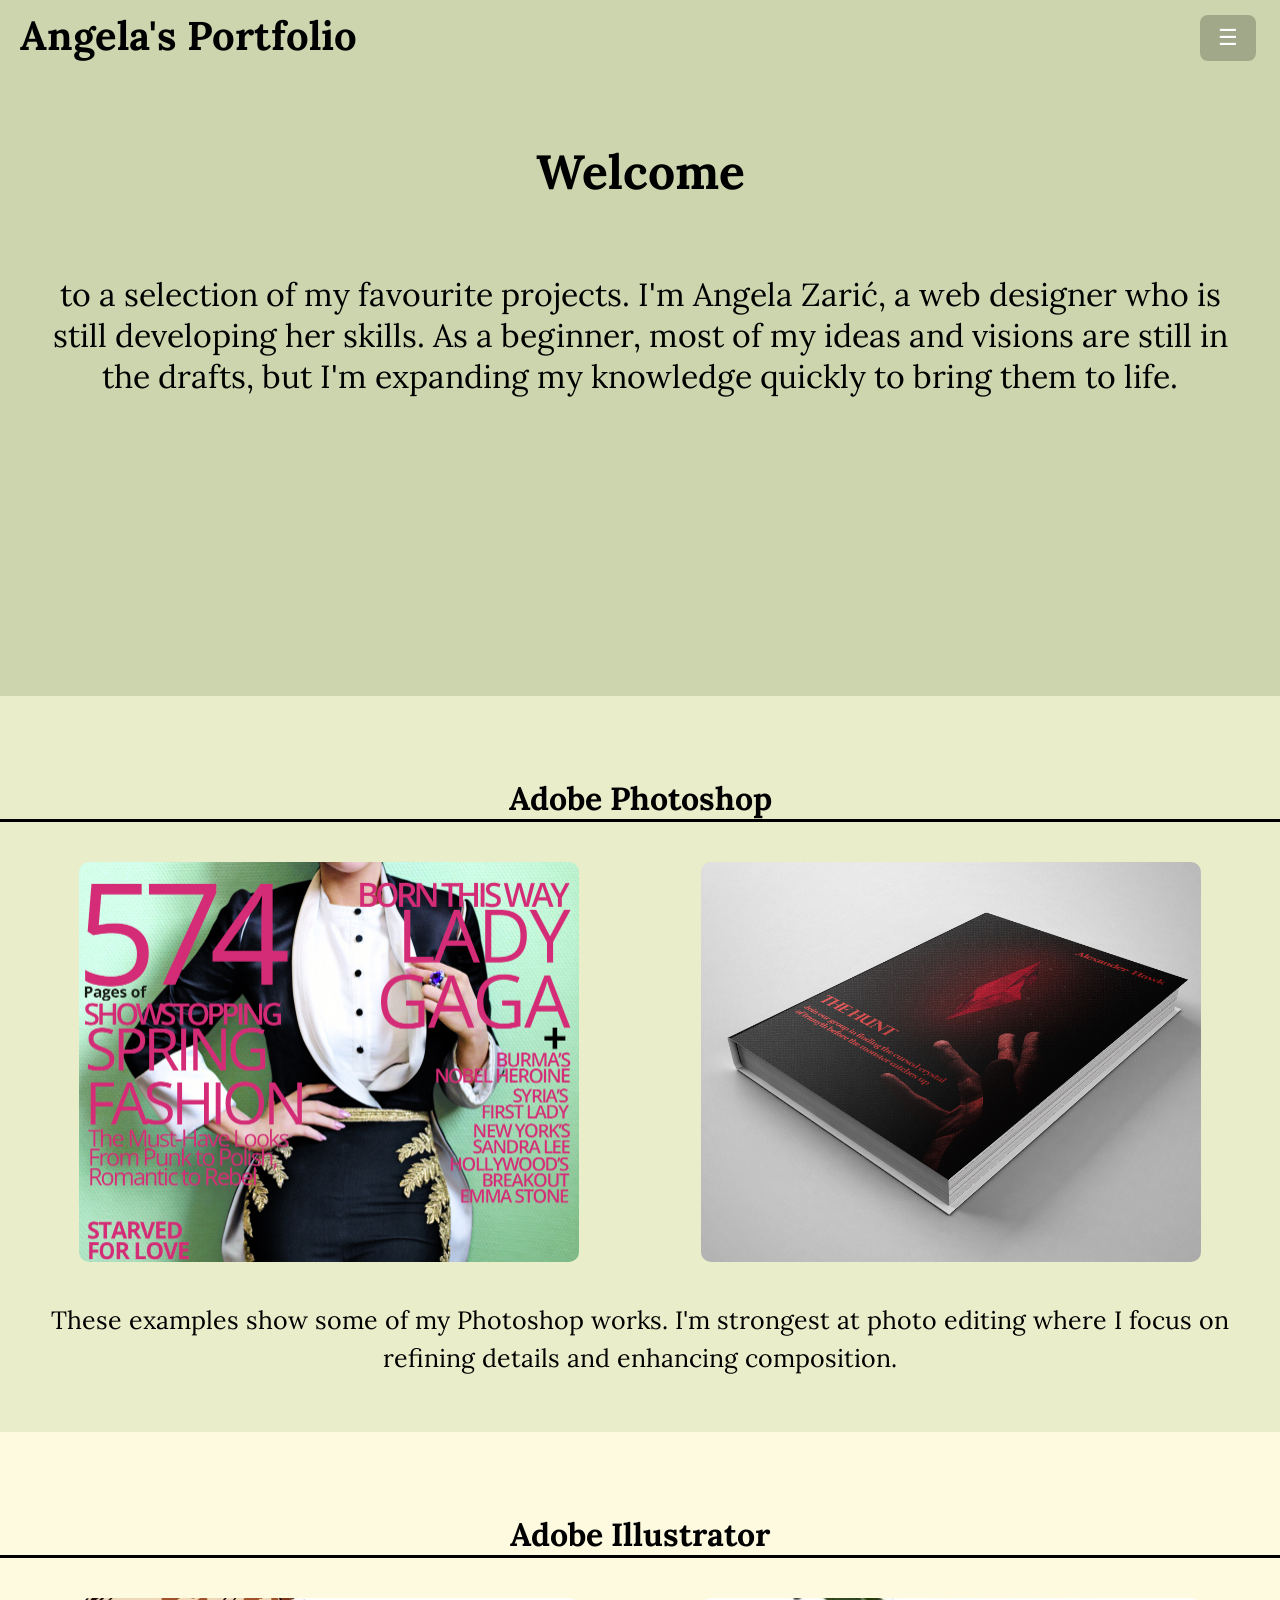
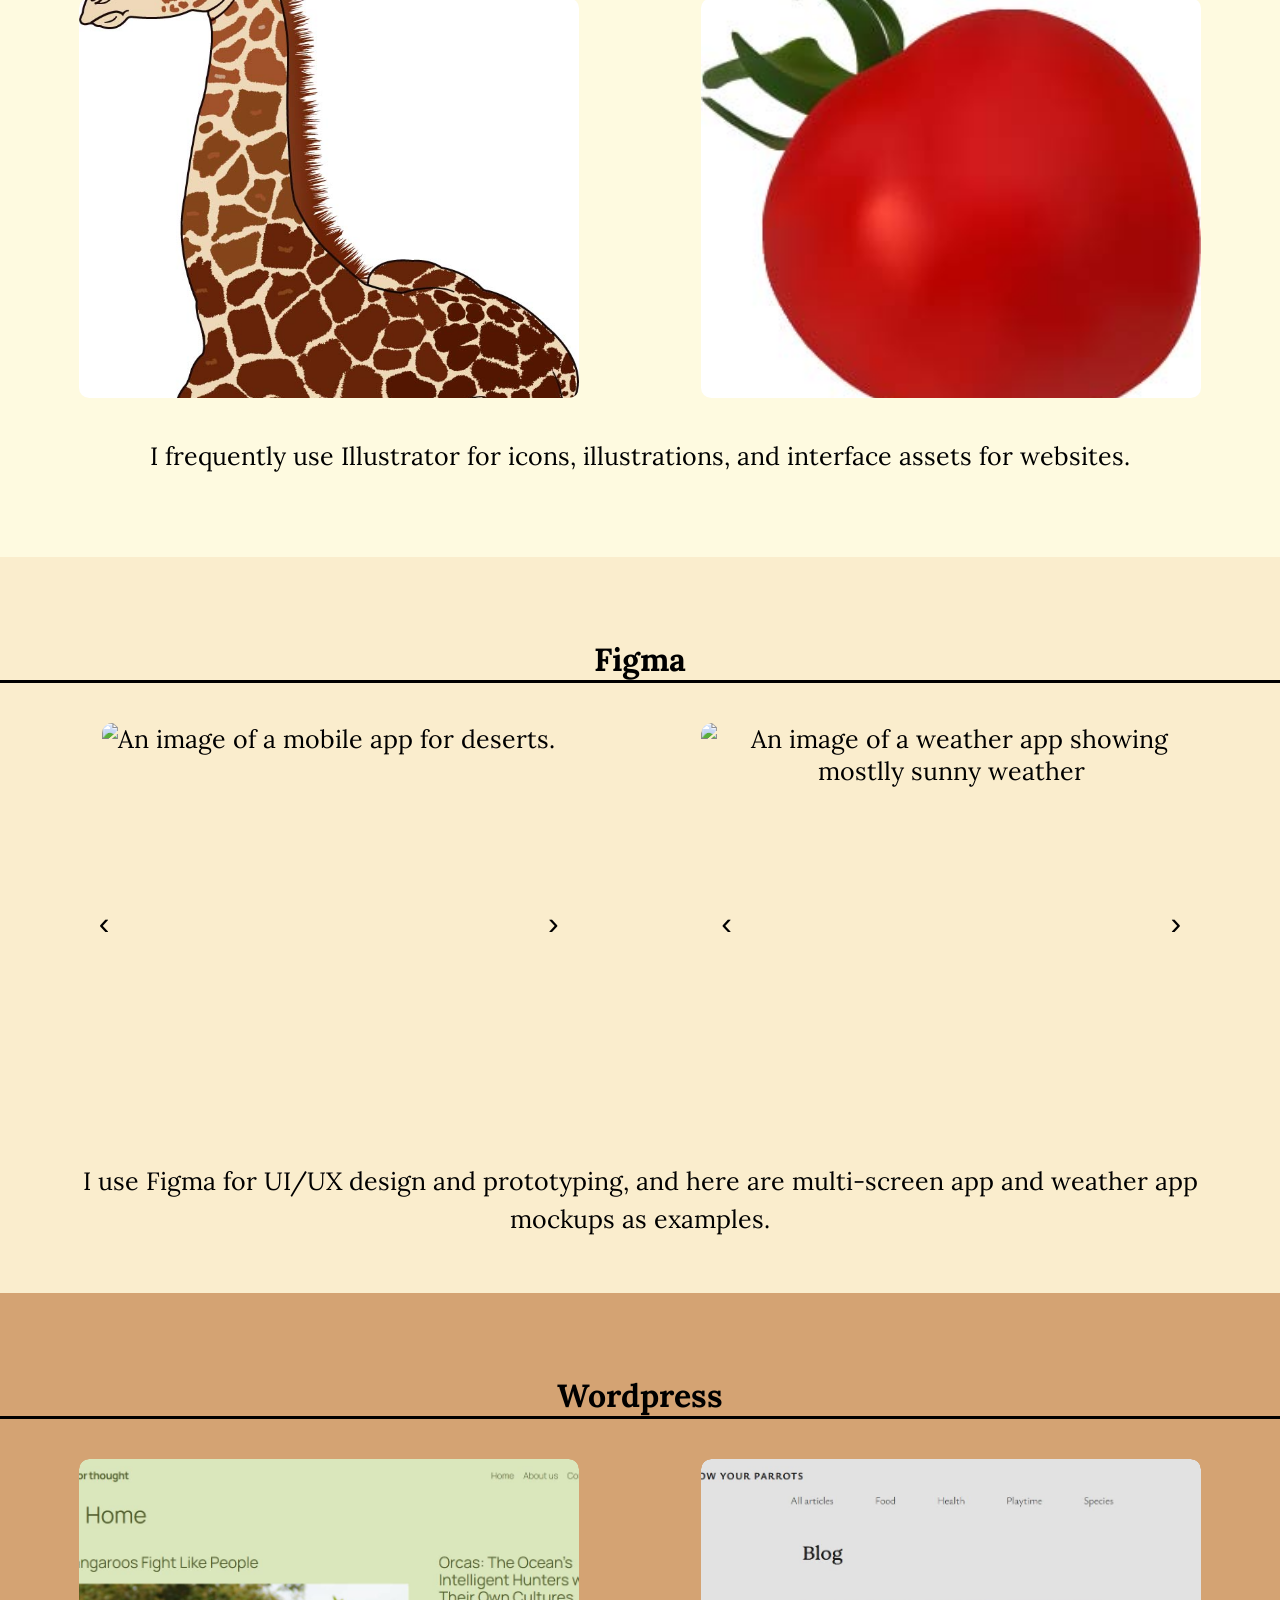
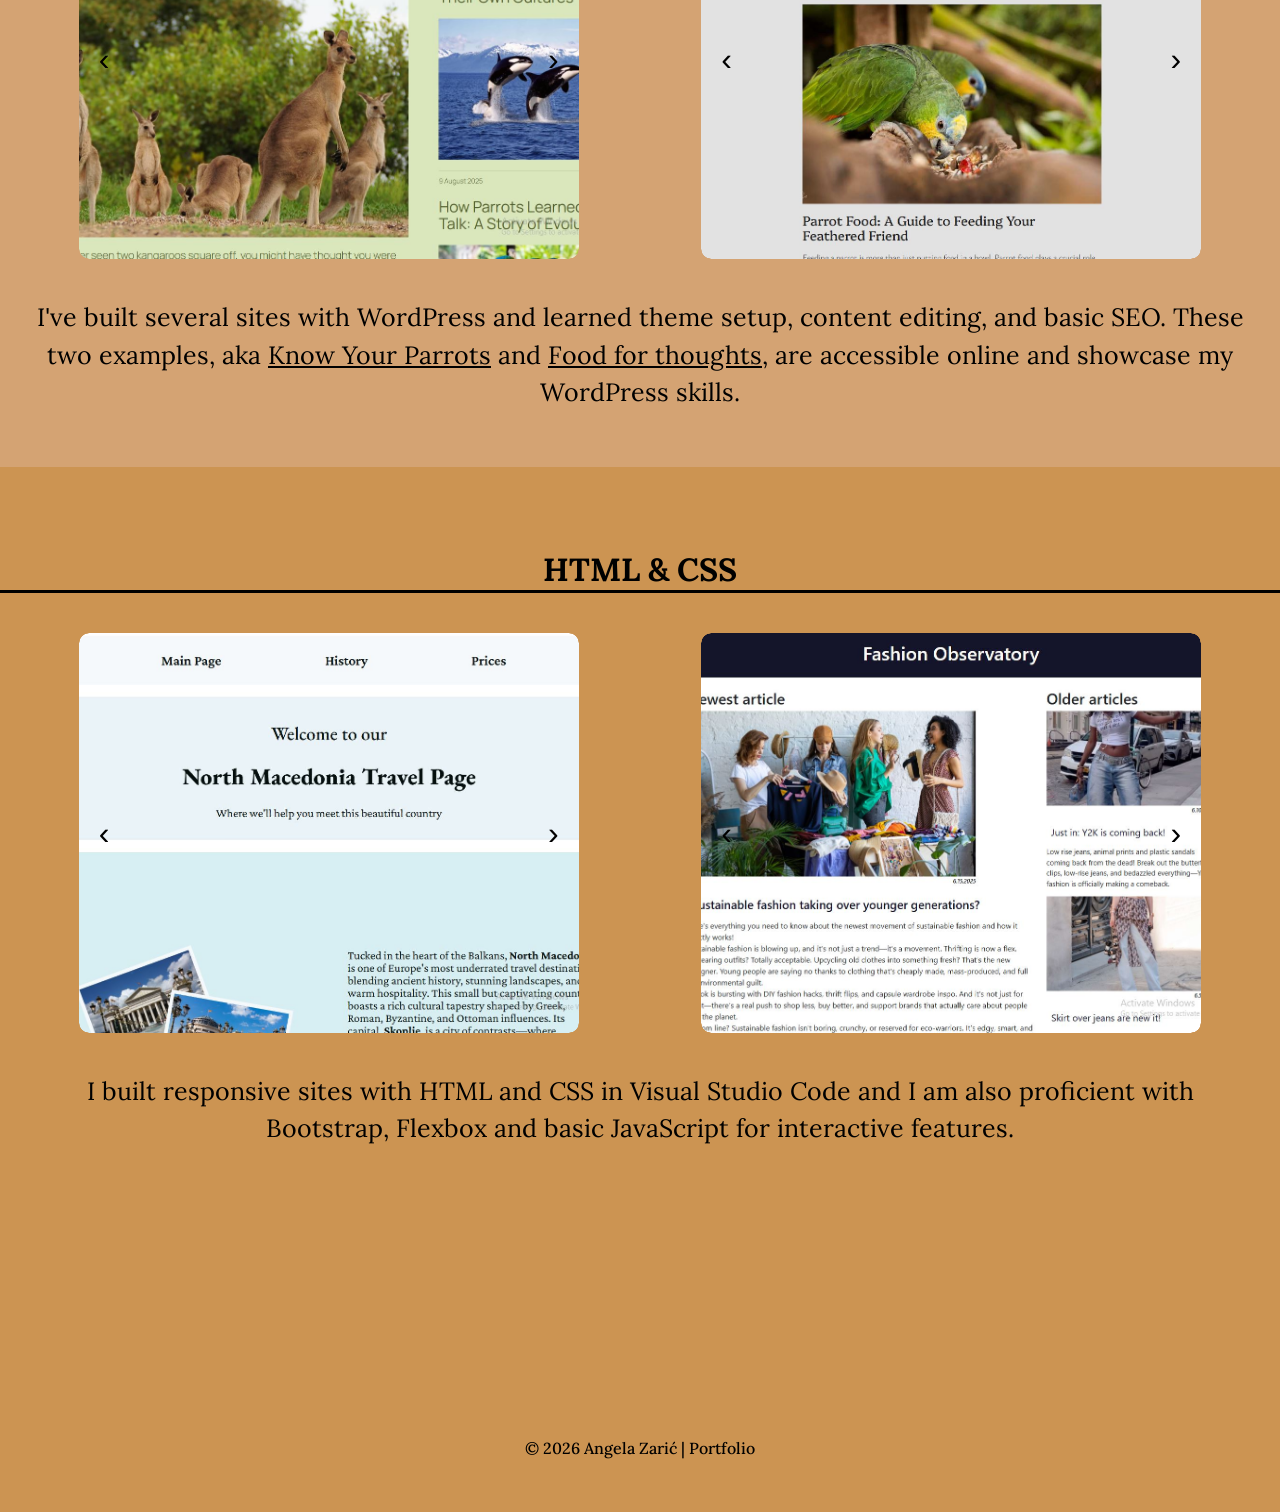
==== index.html @ 157e0830 "Updated index.html" ====
<!DOCTYPE html>
<html lang="en">
    <head>
        <meta charset="UTF-8">
        <meta description="A little portfolio that showcases everything I have done over the year in IT Academy.">
        <meta name = "viewport" content="width=device-width, initial-scale=1.0">
        <link rel="stylesheet" href="stylesheet.css">
        <link href="https://fonts.googleapis.com/css2?family=Crimson+Pro:ital,wght@0,200..900;1,200..900&family=EB+Garamond:ital,wght@0,400..800;1,400..800&family=Lora:ital,wght@0,400..700;1,400..700&family=Neuton:ital,wght@0,200;0,300;0,400;0,700;0,800;1,400&display=swap" rel="stylesheet">
    </head>
    <body>
        <header>
            <h1>Angela's Portfolio</h1>
            <nav class="dropdown-nav">
                <button class="dropdown-toggle">&#9776;</button>
                <ul class="dropdown-menu">
                    <li><a href="#sec-1">Adobe Photoshop</a></li>
                    <li><a href="#sec-2">Adobe Illustrator</a></li>
                    <li><a href="#sec-3">Figma</a></li>
                    <li><a href="#sec-4">Wordpress</a></li>
                    <li><a href="#sec-5">HTML & CSS</a></li>
                </ul>
            </nav>
        </header>
        <section class="welcome">
            <h2>Welcome</h2>
            <p id="welcome-text">to a selection of my favourite projects. I'm Angela Zarić, a web designer who is still developing her skills. As a beginner, most of my ideas and visions are still in the drafts, but I'm expanding my knowledge quickly to bring them to life.</p>
        </section>
        <section class="spacer"></section>
        <section id="sec-1">
            <div class="row">
                <h3 class="title">Adobe Photoshop</h3>
                <div class="elements-for-grid">
                    <div class="image-container">
                        <img class="image-one" src="images/w1738073045_Modul_7_T_64799.jpg" alt="A front page of a magazine featuring Lady Gaga">
                        <a href="images/w1738073045_Modul_7_T_64799.jpg" class="see-more" target="_blank">See more</a>
                    </div>
                <p class="text">These examples show some of my Photoshop works. I'm strongest at photo editing where I focus on refining details and enhancing composition.</p>
                <div class="image-container">
                    <img class="image-two" src="images/w1738240936_Book_final_64799.jpg" alt="A book with black cover resting on a white surface">
                    <a href="images/w1738240936_Book_final_64799.jpg" class="see-more" target="_blank">See more</a>
                </div>
                </div>
            </div>
            </section>
            <section id="sec-2">
            <div class="row">
                <h3 class="title">Adobe Illustrator</h3>
                <div class="elements-for-grid">
                    <div class="image-container">
                        <img class="image-one" src="images/w1743006073_AI_modul_6_64799.jpg" alt="A drawn image of a giraffe made in AI">
                        <a href="images/w1743006073_AI_modul_6_64799.jpg" class="see-more" target="_blank">See more</a>
                    </div>
                <p class="text">I frequently use Illustrator for icons, illustrations, and interface assets for websites.</p>
                <div class="image-container">
                    <img class="image-two" id="the-hunt" src="images/w1743006032_AI_modul_5_64799.jpg" alt="A 3D looking drawing of a tomato">
                    <a href="images/w1743006032_AI_modul_5_64799.jpg" class="see-more" target="_blank">See more</a>
                </div>
                </div>
            </div>
            </section>
            <section id="sec-3">
            <div class="row">
                <h3 class="title">Figma</h3>
                <div class="elements-for-grid">
                    <div class="image-container carousel-container">
                        <button class="prev">‹</button>
                        <ul class="carousel image-one">
                            <li>
                                <div class="image-card">
                                    <img src="images/main page.jpg"  alt="An image of a mobile app for deserts.">
                                <a href="images/main page.jpg" class="see-more" target="_blank">See more</a>
                                </div>
                            </li>
                            <li>
                                <div class="image-card">
                                    <img src="images/products.jpg"  alt="An image of a mobile app for deserts.">
                                <a href="images/products.jpg" class="see-more" target="_blank">See more</a>
                                </div>
                            </li>
                            <li>
                                <div class="image-card">
                                    <img src="images/products filter.jpg"  alt="An image of a mobile app for deserts.">
                                <a href="images/products filter.jpg" class="see-more" target="_blank">See more</a>
                                </div>
                            </li>
                            <li>
                                <div class="image-card">
                                    <img src="images/more information.jpg"  alt="An image of a mobile app for deserts.">
                                <a href="images/more information.jpg" class="see-more" target="_blank">See more</a>
                                </div>
                            </li>
                            <li>
                                <div class="image-card">
                                    <img src="images/contact.jpg"  alt="An image of a mobile app for deserts.">
                                    <a href="images/contact.jpg" class="see-more" target="_blank">See more</a>
                                </div>
                            </li>
                          </ul>
                          <button class="next">›</button>
                    </div>
                <p class="text">I use Figma for UI/UX design and prototyping, and here are multi-screen app and weather app mockups as examples.</p>
                <div class="image-container">
                    <div class="image-container carousel-container">
                        <button class="prev">‹</button>
                        <ul class="carousel image-two">
                            <li>
                                <div class="image-card">
                                    <img src="images/Sunny.jpg"  alt="An image of a weather app showing mostlly sunny weather">
                                <a href="images/Sunny.jpg" class="see-more" target="_blank">See more</a>
                                </div>
                            </li>
                            <li>
                                <div class="image-card">
                                    <img src="images/Mostly sunny.jpg"  alt="An image of a weather app showing mostlly sunny weather">
                                <a href="images/Mostly sunny.jpg" class="see-more" target="_blank">See more</a>
                                </div>
                            </li>
                            <li>
                                <div class="image-card">
                                    <img src="images/Partly cloudy.jpg"  alt="An image of a weather app showing partly cloudy weather">
                                    <a href="images/Partly cloudy.jpg" class="see-more" target="_blank">See more</a>
                                </div>                               
                            </li>
                            <li>
                                <div class="image-card">
                                    <img src="images/Light rain.jpg" alt="An image of a weather app showing light rain">
                                <a href="images/Light rain.jpg" class="see-more" target="_blank">See more</a>
                                </div>
                            </li>
                            <li>
                                <div class="image-card">
                                    <img src="images/Cloudy.jpg"  alt="An image of a weather app showing cloudy weather">
                                    <a href="images/Cloudy.jpg" class="see-more" target="_blank">See more</a>
                                </div>
                            </li>
                            <li>
                                <div class="image-card">
                                    <img src="images/Rain.jpg"  alt="An image of a weather app showing rainy weather">
                                    <a href="images/Rain.jpg" class="see-more" target="_blank">See more</a>
                                </div>  
                            </li>
                            <li>
                                <div class="image-card">
                                    <img src="images/Thunderstorm.jpg"  alt="An image of a weather app showing thunderstorm"> 
                                    <a href="images/Thunderstorm.jpg" class="see-more" target="_blank">See more</a>
                                </div>
                            </li>
                            <li>
                                <div class="image-card">
                                    <img src="images/Snow.jpg"  alt="An image of a weather app showing snowy weather">
                                <a href="images/Snow.jpg" class="see-more" target="_blank">See more</a>
                                </div>
                            </li>
                            <li>
                                <div class="image-card">
                                    <img src="images/Light snow.jpg"  alt="An image of a weather app showing light snow">
                                <a href="images/Light snow.jpg" class="see-more" target="_blank">See more</a>
                                </div> 
                            </li>
                          </ul>
                          <button class="next">›</button>
                    </div>
                </div>
                </div>
            </div>
            </section>
            <section id="sec-4">
            <div class="row">
                <h3 class="title">Wordpress</h3>
                <div class="elements-for-grid">
                    <div class="image-container carousel-container">
                        <button class="prev">‹</button>
                        <ul class="carousel ">
                            <li>
                                <div class="image-card">
                                    <img src="images/wp main.JPG" alt="An image showing a website made in Wordpress">
                                <a href="images/wp main.JPG" class="see-more" target="_blank">See more</a>
                                </div>
                            </li>
                            <li>
                                <div class="image-card">
                                    <img src="images/wp about.JPG" alt="An image showing a website made in Wordpress">
                                <a href="images/wp about.JPG" class="see-more" target="_blank">See more</a>
                                </div>
                            </li>
                            <li>
                                <div class="image-card">
                                    <img src="images/wp article.JPG" alt="An image showing a website made in Wordpress">
                                <a href="images/wp article.JPG" class="see-more" target="_blank">See more</a>
                                </div>
                            </li>
                            <li>
                                <div class="image-card">
                                    <img src="images/wp footer.JPG" alt="An image showing a website made in Wordpress">
                                <a href="images/wp footer.JPG" class="see-more" target="_blank">See more</a>
                                </div>
                            </li>
                            <li>
                                <div class="image-card">
                                    <img src="images/wp contribute.JPG" alt="An image showing a website made in Wordpress">
                                <a href="images/wp contribute.JPG" class="see-more" target="_blank">See more</a>
                                </div>
                            </li>
                          </ul>
                          <button class="next">›</button>
                    </div>
                    <p class="text">I've built several sites with WordPress and learned theme setup, content editing, and basic SEO. These two examples, aka <a href="https://dev-know-your-parrots.pantheonsite.io/">Know Your Parrots</a> and <a href="https://dev-food-for-thoughts.pantheonsite.io/">Food for thoughts</a>, are accessible online and showcase my WordPress skills.</p>
                <div class="image-container">
                    <div class="image-container carousel-container">
                        <button class="prev">‹</button>
                        <ul class="carousel ">
                            <li>
                                <div class="image-card">
                                    <img src="images/wp kyp main.JPG" alt="An image showing a website made in Wordpress">
                                <a href="images/wp kyp main.JPG" class="see-more" target="_blank">See more</a>
                                </div>
                            </li>
                            <li>
                                <div class="image-card">
                                    <img src="images/wp kyp content.JPG" alt="An image showing a website made in Wordpress">
                                <a href="images/wp kyp content.JPG" class="see-more" target="_blank">See more</a>
                                </div>
                            </li>
                            <li>
                                <div class="image-card">
                                    <img src="images/wp kyp footer.JPG" alt="An image showing a website made in Wordpress">
                                <a href="images/wp kyp footer.JPG" class="see-more" target="_blank">See more</a>
                                </div>
                            </li>
                          </ul>
                          <button class="next">›</button>
                    </div>
                </div>
                </div>
            </div>
        </section>
        <section id="sec-5">
            <div class="row">
                <h3 class="title">HTML & CSS</h3>
                <div class="elements-for-grid">
                    <div class="image-container carousel-container">
                        <button class="prev">‹</button>
                        <ul class="carousel ">
                            <li>
                                <div class="image-card">
                                    <img src="images/np main page.JPG" alt="An image showing a website made in Wordpress">
                                <a href="images/np main page.JPG" class="see-more" target="_blank">See more</a>
                                </div>
                            </li>
                            <li>
                                <div class="image-card">
                                    <img src="images/nm history.JPG" alt="An image showing a website made in Wordpress">
                                <a href="images/nm history.JPG" class="see-more" target="_blank">See more</a>
                                </div>
                            </li>
                            <li>
                                <div class="image-card">
                                    <img src="images/nm prices.JPG" alt="An image showing a website made in Wordpress">
                                <a href="images/nm prices.JPG" class="see-more" target="_blank">See more</a>
                                </div>
                            </li>
                            <li>
                                <div class="image-card">
                                    <img src="images/np footer.JPG" alt="An image showing a website made in Wordpress">
                                <a href="images/np footer.JPG" class="see-more" target="_blank">See more</a>
                                </div>
                            </li>
                          </ul>
                          <button class="next">›</button>
                    </div>
                <p class="text">I built responsive sites with HTML and CSS in Visual Studio Code and I am also proficient with Bootstrap, Flexbox and basic JavaScript for interactive features.</p>
                <div class="image-container">
                    <div class="image-container carousel-container">
                        <button class="prev">‹</button>
                        <ul class="carousel ">
                            <li>
                                <div class="image-card">
                                    <img src="images/fashion blog main.JPG" alt="An image showing a website made in Wordpress">
                                <a href="images/fashion blog main.JPG" class="see-more" target="_blank">See more</a>
                                </div>
                            </li>
                            <li>
                                <div class="image-card">
                                    <img src="images/fashion blog article.JPG" alt="An image showing a website made in Wordpress">
                                <a href="images/fashion blog article.JPG" class="see-more" target="_blank">See more</a>
                                </div>
                            </li>
                            <li>
                                <div class="image-card">
                                    <img src="images/fashion blog footer.JPG" alt="An image showing a website made in Wordpress">
                                <a href="images/fashion blog footer.JPG" class="see-more" target="_blank">See more</a>
                                </div>
                            </li>
                          </ul>
                          <button class="next">›</button>
                    </div>
                </div>
                </div>
            </div>
        </section>
        <section id="sec-6">
            <footer>
                <p>© 2026 Angela Zarić | Portfolio</p>
              </footer>
        </section>
        <script src="javascript.js"></script>
    </body>
</html>
---- stylesheet.css ----
html, body {
    margin: 0;
    padding: 0;
    width: 100%;
    box-sizing: border-box;
  }
  

body {
    background-color: #ccd5ae;
    font-family: 'Lora', sans-serif;
    box-sizing: border-box;
    overflow-x: hidden;
}

header {
    display: flex;
    justify-content: space-between;
    align-items: center;
    background-color: #ccd5ae;
    position: sticky;
    top: 0;
    left: 0;
    width: 100%;
    z-index: 1000;
    padding: 10px 0 0 0;
    box-sizing: border-box;
}

h1 {
    font-size: 40px;
    margin: 0;
    margin-bottom: 5px;
    padding-left: 20px;
    flex: 1;
    text-align: left;
}

.dropdown-nav {
    position: relative;
    margin-right: 24px;
}

.dropdown-toggle {
    background: #a1a88a;
    color: white;
    padding: 10px 18px;
    border: none;
    border-radius: 8px;
    font-size: 22px;
    cursor: pointer;
}

.dropdown-menu {
    display: none;
    position: absolute;
    right: 0;
    top: 48px;
    background: #fefae0;
    box-shadow: 0 8px 16px rgba(0,0,0,0.12);
    border-radius: 8px;
    min-width: 180px;
    padding: 0;
    margin: 0;
    list-style: none;
    z-index: 2000;
}
  
.dropdown-menu li a {
    display: block;
    padding: 12px 18px;
    color: #333;
    text-decoration: none;
    border-bottom: 1px solid #e9edc9;
}
  
.dropdown-menu li a:hover {
    background: #a1a88a;
    color: white;
}
  
.dropdown-nav.open .dropdown-menu {
    display: block;
}

.welcome {
    font-size: 32px;
    padding: 35px;
    height: 100vh;
    text-align: center;
    display: flex;
    flex-direction: column;
    align-items: center;
    justify-content: start;
    position: fixed;
    z-index: 0;
}

a {
    color: black
}

a:hover {
    color: #fffaf5
}

.spacer {
    height: 70vh
}

#sec-1, #sec-2, #sec-3, #sec-4, #sec-5, #sec-6 {
    min-height: 75vh;
    width: 100%;
    position: sticky;
    top: 0;
    left: 0;
    padding-top: 50px;
}

#sec-1 {
    z-index: 10;
    background-color: #e9edc9;
}

#sec-2 {
    z-index: 20;
    background-color: #fefae0;
}

#sec-3 {
    z-index: 30;
    background-color: #faedcd;
}

#sec-4 {
    z-index: 40;
    background-color: #d4a373;
    
}

#sec-5 {
    z-index: 50;
    background-color: #cc9452;
    min-height: 60vh !important;
    height: 95vh !important;
}

#sec-6 {
    z-index: 1500;
    background-color: #cc9452;
    min-height: 5vh !important;
    height: 10vh !important;
    text-align: center;
    font-weight: 500;

}

h3 {
    font-size: 32px;
    text-align: center;
    margin-bottom: 0;
    font-weight: 700;
    border-bottom: 3px solid black ;
    margin-bottom: 20px;
}

.elements-for-grid {
    font-size: 25px;
    text-align: center;
    display: grid;
    grid-template-columns: auto;
    grid-template-areas: 
    "image1 image2"
    "text  text";
    align-items: center;
    justify-items: center;
    gap: 5px;
    padding: 20px;
}

.image-one {
    grid-area: image1;
}

.image-two {
    grid-area: image2;
}


.text {
    grid-area: text;
    line-height: 1.5;
    padding: 10px
}


.image-container {
    position: relative;
    width: 500px;
    height: 400px;
    cursor: pointer;
    overflow: hidden;
    border-radius: 10px;
}

.image-container:hover img {
    transform: scale(1.05); 
}

.see-more {
    position: absolute;
    bottom: 10px;
    left: 50%;
    transform: translateX(-50%);
    background: rgba(212,163,115,0.6);
    color: white;
    padding: 5px 10px;
    text-decoration: none;
    opacity: 0;
    transition: opacity 0.3s ease;
    border-radius: 4px;
}

.image-container:hover .see-more {
    opacity: 1; 
}

img {
    height: 400px;
    width: 500px;
    object-fit: cover !important;
    object-position: center;
    transition: transform 0.3s ease, filter 0.3s ease;
    overflow: hidden;
}

img:hover {
    transform: scale(1.05);
    filter: brightness(70%);
}

ul {
    display: flex;
    gap: 2vw;
    overflow-y: hidden;
    scroll-snap-type: x mandatory;
    padding: 0;
    margin: 0;
}

li {
    list-style-type: none;
    flex: 0 0 auto; 
    scroll-snap-align: center;
}


.carousel-container {
    position: relative;
    width: 500px;
    height: 400px;
    cursor: pointer;
    overflow: hidden;
    border-radius: 10px;
}

.carousel {
    display: flex;
    gap: 10px;
    overflow-x: auto;
    scroll-behavior: smooth;
    padding: 0;
    margin: 0;
    list-style: none;
}

.carousel li {
    flex: 0 0 100%;       
    max-width: 100%;
    height: 100%;
    list-style: none;
  }

button.prev { 
    left: 10px; 
}

button.next { 
    right: 10px; 
}

button.prev, button.next {
    position: absolute;
    top: 50%;
    transform: translateY(-50%);
    z-index: 2;
    background: none;      
    color: black;          
    border: none;         
    font-size: 2rem;      
    cursor: pointer;
    padding: 0 10px;        
}

.image-card {
    position: relative;
    width: 500px;
    height: 400px;
    cursor: pointer;
    overflow: hidden;
    border-radius: 10px;
}

.image-card img {
    width: 100%;
    height: 100%;
    object-fit: cover;
    object-position: center;
    border-radius: 10px;
    transition: transform 0.3s ease, filter 0.3s ease;
}

.image-card:hover img {
    transform: scale(1.05);
    filter: brightness(70%);
}

.image-card .see-more {
    position: absolute;
    bottom: 10px;
    left: 50%;
    transform: translateX(-50%);
    background: rgba(212,163,115,0.6);
    color: white;
    padding: 5px 10px;
    text-decoration: none;
    opacity: 0;
    transition: opacity 0.3s ease;
    border-radius: 4px;
    z-index: 2;
}

.image-card:hover .see-more {
    opacity: 1;
}

@media (min-width: 600px) and (max-width: 1024px) {
.image-container, .image-card, .carousel-container {
    width: 400px;   
    height: 240px;  
    max-width: 90vw;
    min-width: 120px;
}

img {
    height: 240px;
    width: 400px;
    object-fit: cover !important;
    object-position: center;
    transition: transform 0.3s ease, filter 0.3s ease;
    overflow: hidden;
}

.elements-for-grid {
    font-size: 20px;
}
#sec-1, #sec-2, #sec-3, #sec-4, #sec-5, #sec-6 {
    min-height: 65vh;
    width: 100%;
    position: sticky;
    top: 0;
    left: 0;
    padding-top: 40px;
}

#sec-1 {
    z-index: 10;
    background-color: #e9edc9;
}

#sec-2 {
    z-index: 20;
    background-color: #fefae0;
}

#sec-3 {
    z-index: 30;
    background-color: #faedcd;
}

#sec-4 {
    z-index: 40;
    background-color: #d4a373;
    
}

#sec-5 {
    z-index: 50;
    background-color: #cc9452;
    min-height: 65vh !important;
    height: 70vh !important;
}

#sec-6 {
    z-index: 1500;
    background-color: #cc9452;
    min-height: 5vh !important;
    height: 10vh !important;
    text-align: center;
    font-weight: 500;

}
}

@media (max-width: 900px) {
h1 {
    font-size: 28px;
    padding-left: 10px;
}

.welcome {
    font-size: 24px;
    padding: 25px;
    height: 80vh;
}

.spacer {
    height: 80vh;
}

#sec-1, #sec-2, #sec-3, #sec-4 {
    min-height: 90vh;
    padding-top: 16px;
}

}

@media (max-width: 600px) {
header {
    padding: 0;
}

h1 {
    font-size: 22px;
    text-align: center;
}

.welcome {
    font-size: 18px;
    padding: 20px;
    height: 70vh;
}

.dropdown-nav {
    position: relative;
    padding: 5px;
}

.spacer {
    height: 50vh;
}

#sec-1, #sec-2, #sec-3, #sec-4, #sec-5, #sec-6 {
    min-height: 75vh;
    padding-top: 45px;
    padding-bottom: 0;

}

h3 {
    font-size: 20px;
}

.elements-for-grid {
    grid-template-columns: 1fr;
    grid-template-areas: 
        "image1"
        "text"
        "image2";
    gap: 5px;
    font-size: 16px;
}

.image-container, .image-card, .carousel-container {
    width: 350px;
    max-width: 350px;
    height: 250px;
    min-height: 180px;
    margin: 0 auto;
}

img {
    height: 100%;
    width: 100%;
    object-fit: cover !important;
    object-position: top;
    transition: transform 0.3s ease, filter 0.3s ease;
}

.text {
    min-width: unset;
    min-height: 55px;
    padding-left: 5px;
    padding-right: 5px;
    padding-top: 0;
    padding-bottom: 5px;
}

.carousel {
    gap: 5px;
}

button.prev, button.next {
    font-size: 1.5rem;
    padding: 0 5px;
}

}

@media (min-width: 600px) and (max-width: 900px) {
header {
    display: flex;
    justify-content: space-between;
    align-items: center;
    background-color: #ccd5ae;
    position: sticky;
    top: 0;
    left: 0;
    width: 100%;
    z-index: 1000;
    padding: 10px 0 10px 0;
    box-sizing: border-box;
}

.elements-for-grid {
    grid-template-columns: 1fr;
    grid-template-areas: 
        "image1"
        "text"
        "image2";
    gap: 5px;
    font-size: 16px;
}

#sec-1, #sec-2, #sec-3, #sec-4, #sec-5, #sec-6 {
    min-height: 75vh;
    width: 100%;
    position: sticky;
    top: 0;
    left: 0;
    padding-top: 35px;
}

#sec-1 {
    z-index: 10;
    background-color: #e9edc9;
}

#sec-2 {
    z-index: 20;
    background-color: #fefae0;
}

#sec-3 {
    z-index: 30;
    background-color: #faedcd;
}

#sec-4 {
    z-index: 40;
    background-color: #d4a373;
    
}

#sec-5 {
    z-index: 50;
    background-color: #cc9452;
    min-height: 60vh !important;
    height: 95vh !important;
}

#sec-6 {
    z-index: 1500;
    background-color: #cc9452;
    min-height: 5vh !important;
    height: 10vh !important;
    text-align: center;
    font-weight: 500;

}

.text {
    grid-area: text;
    line-height: 1.5;
    padding: 10px;
    font-size: 16px;
}

}
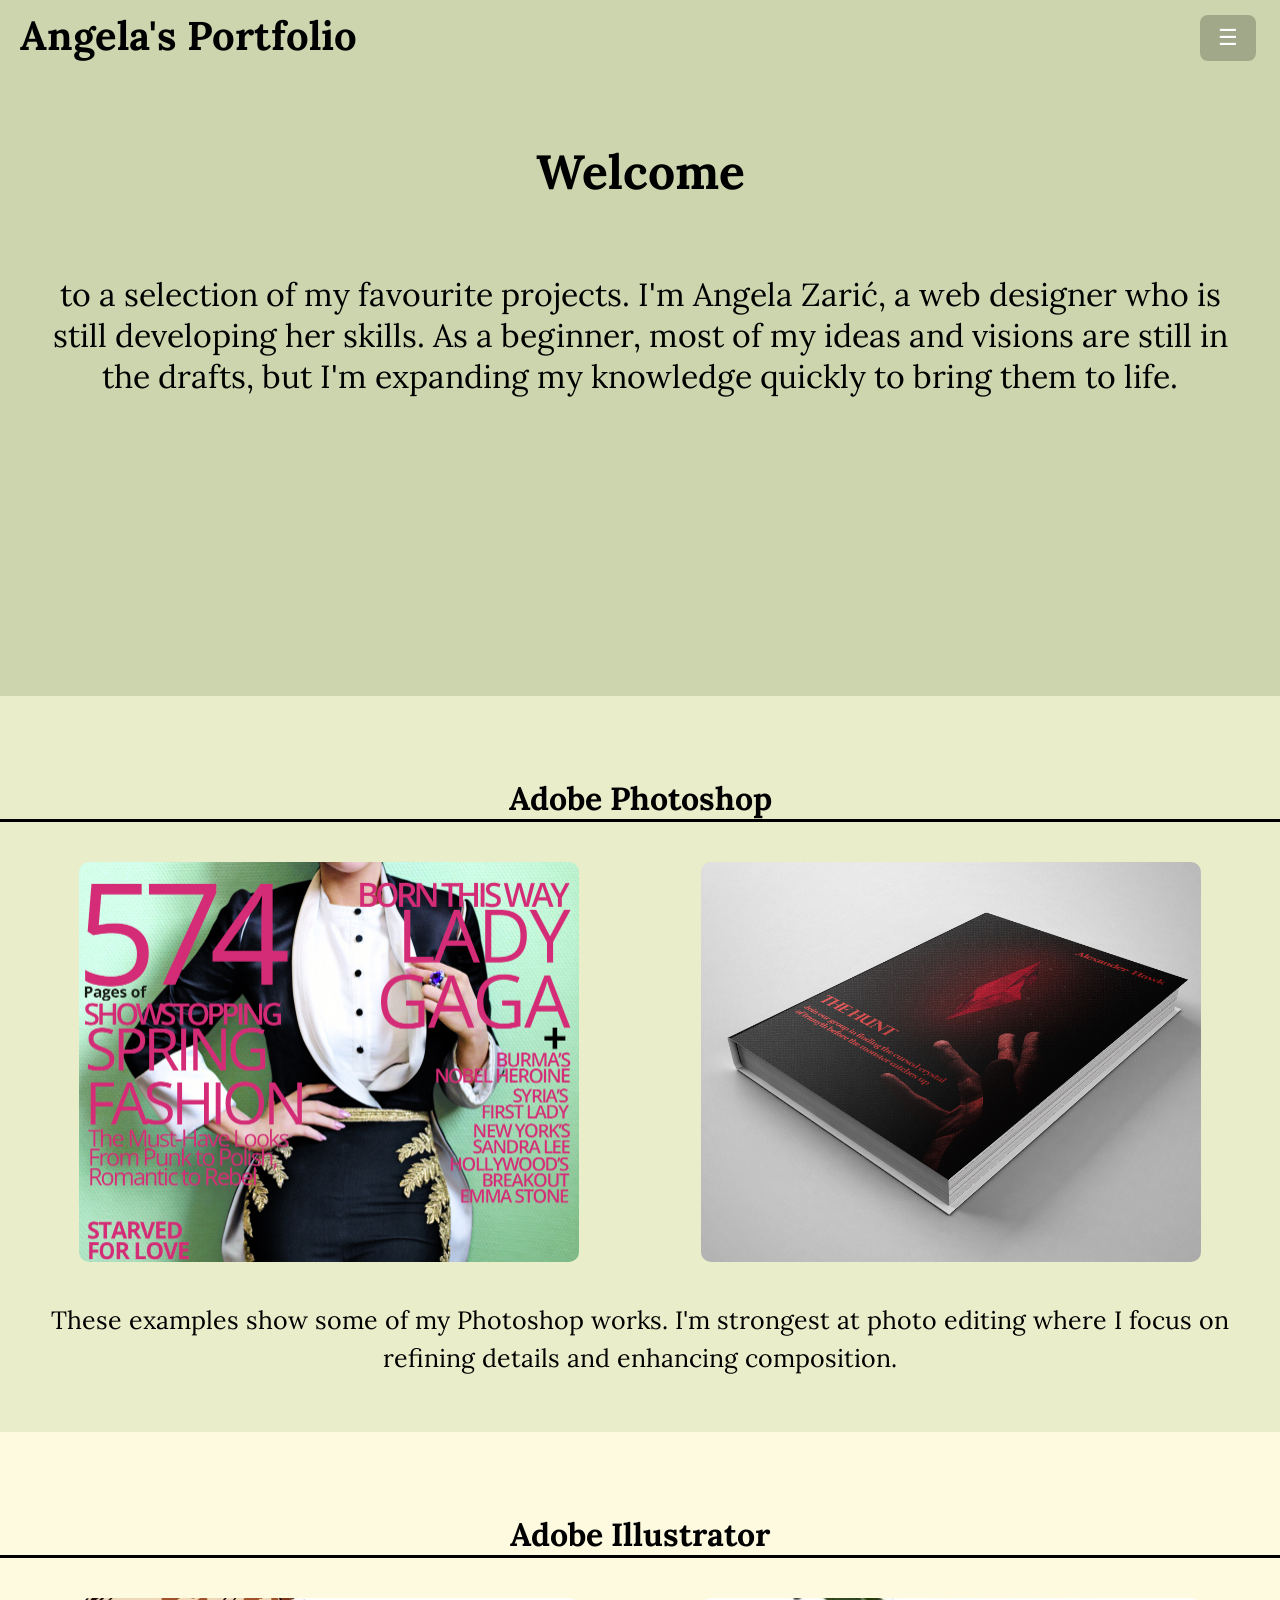
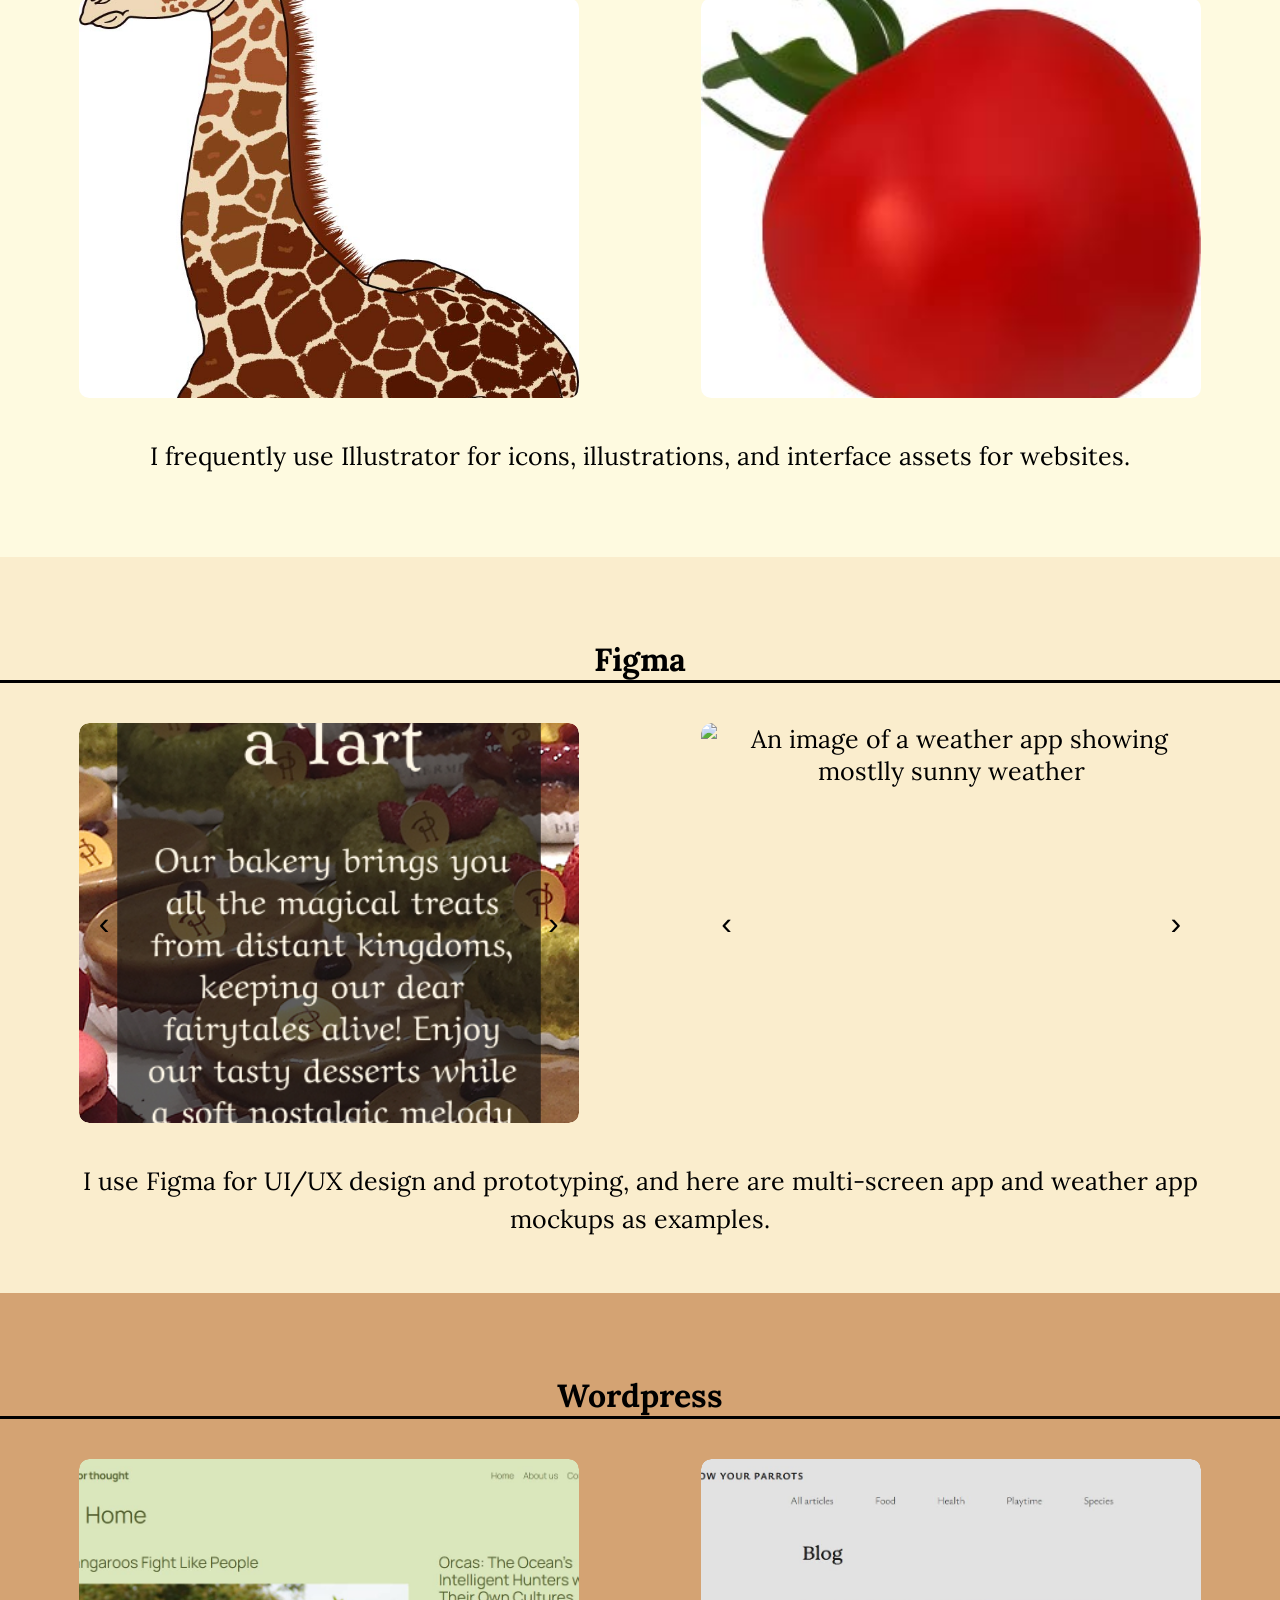
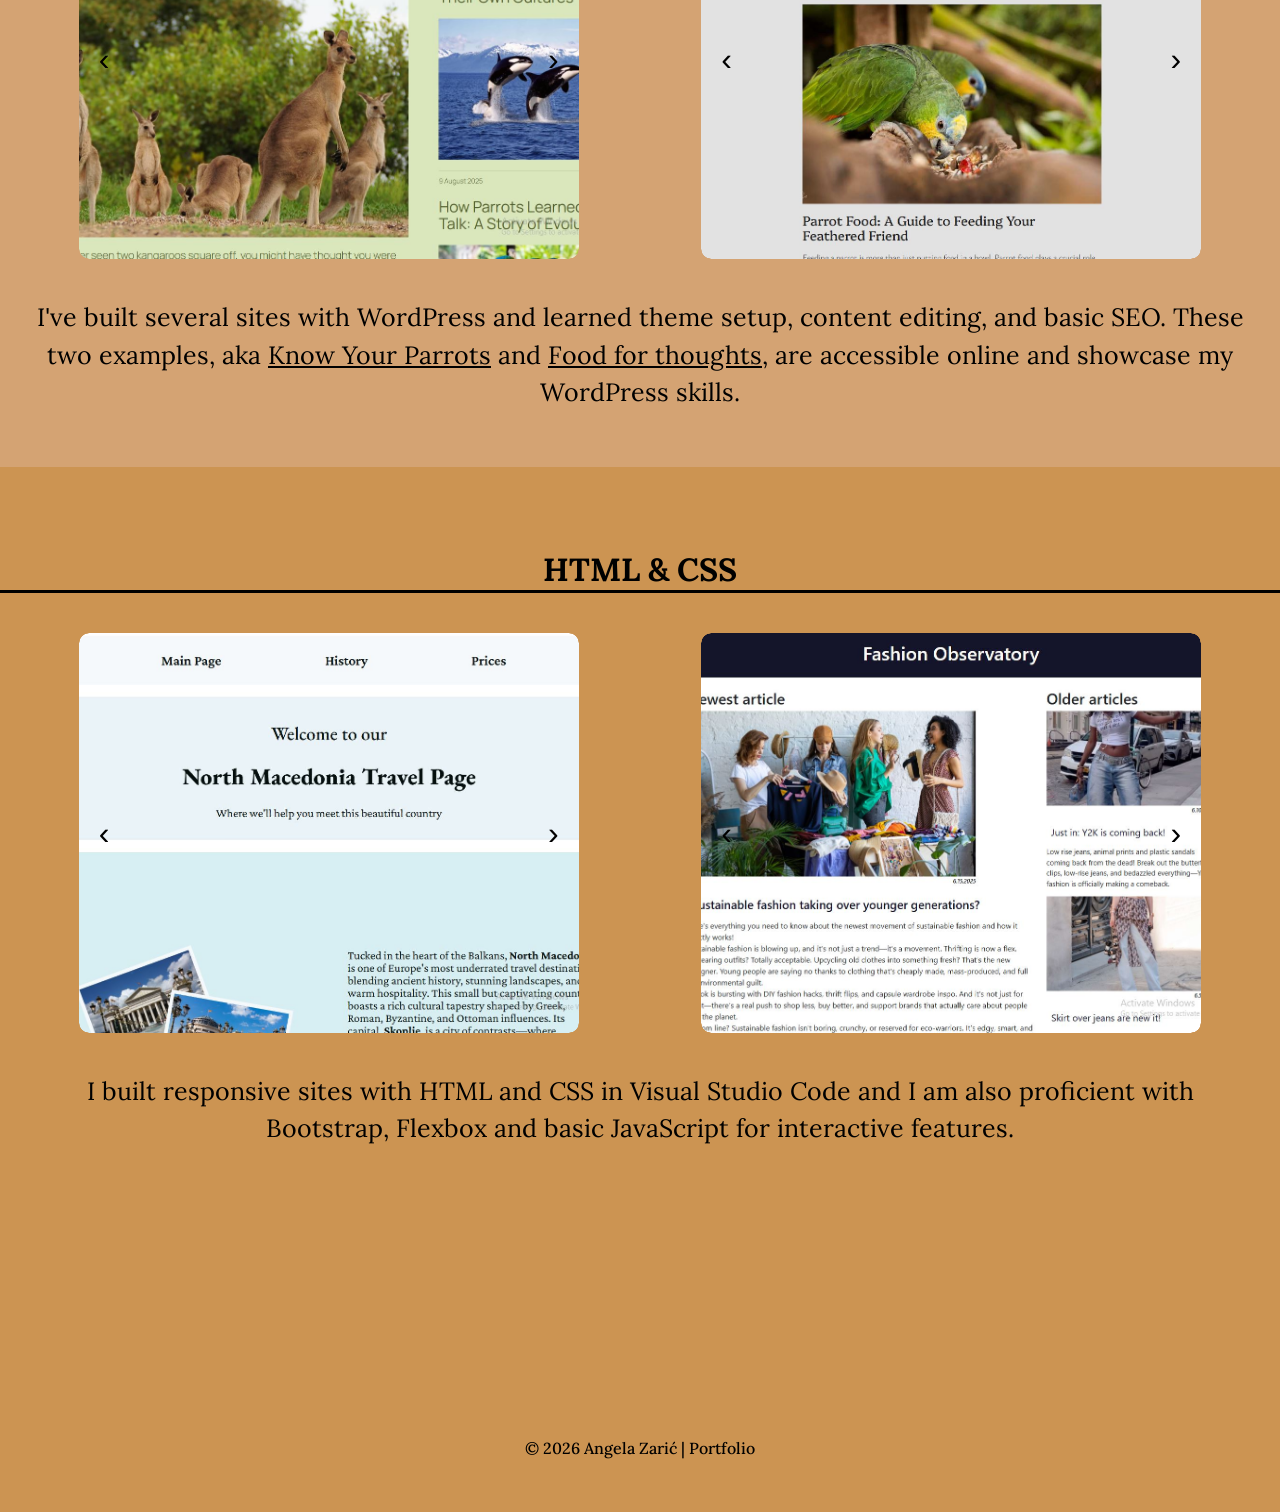
==== commit e428c670: "updated index" ====
--- a/index.html
+++ b/index.html
@@ -305,4 +305,4 @@
         </section>
         <script src="javascript.js"></script>
     </body>
-</html>
+</html>
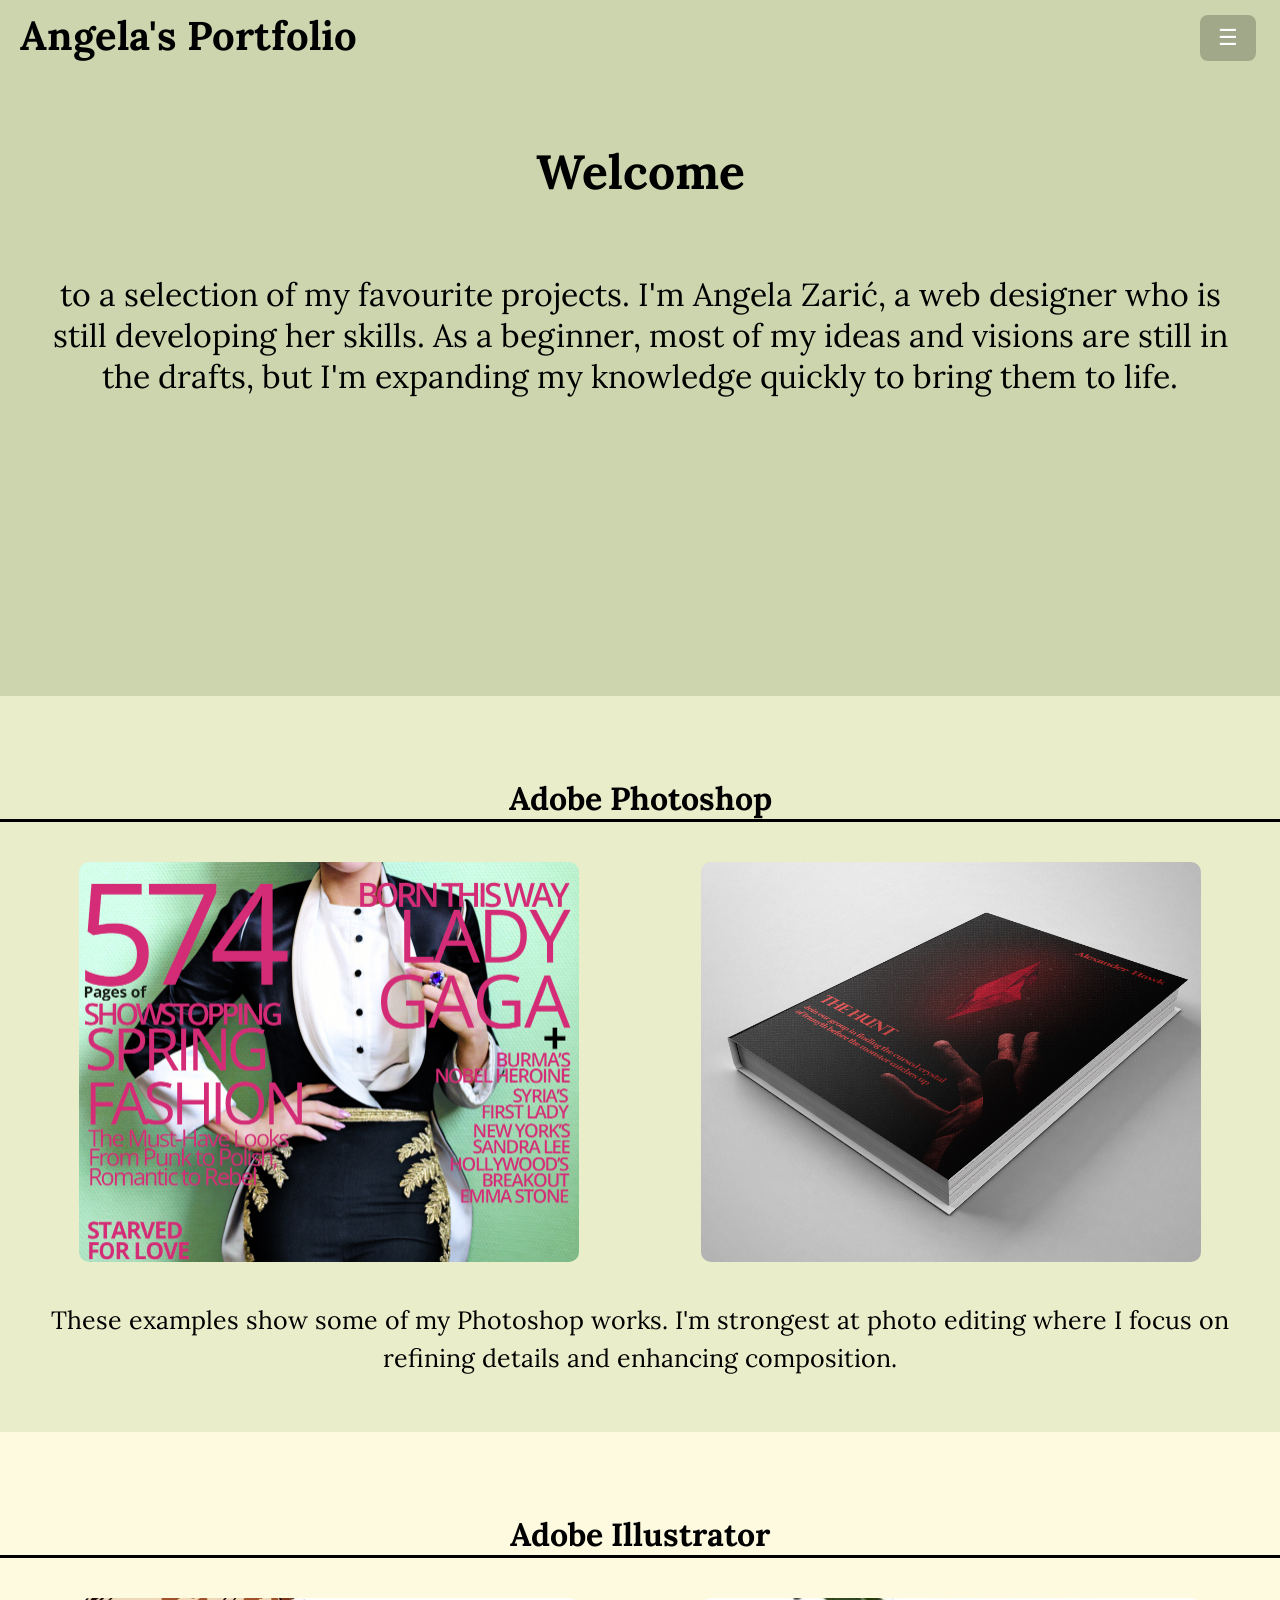
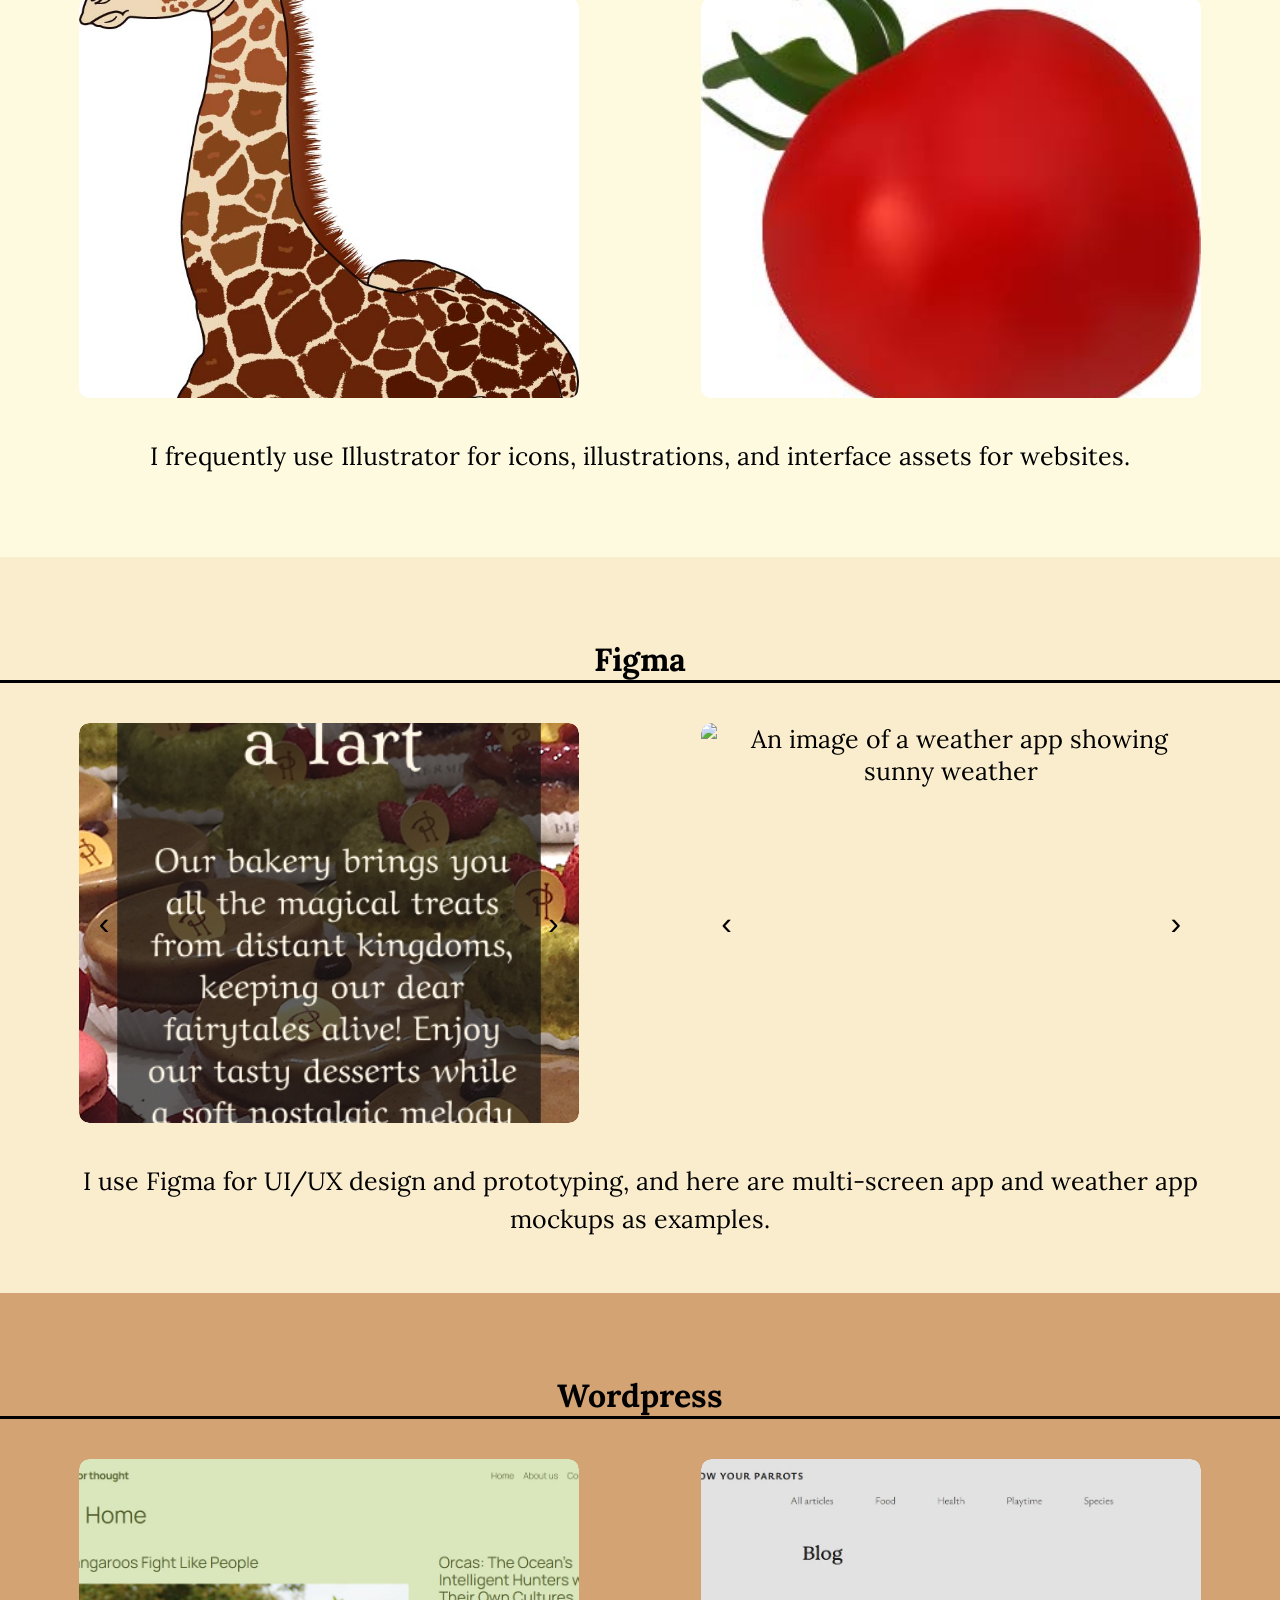
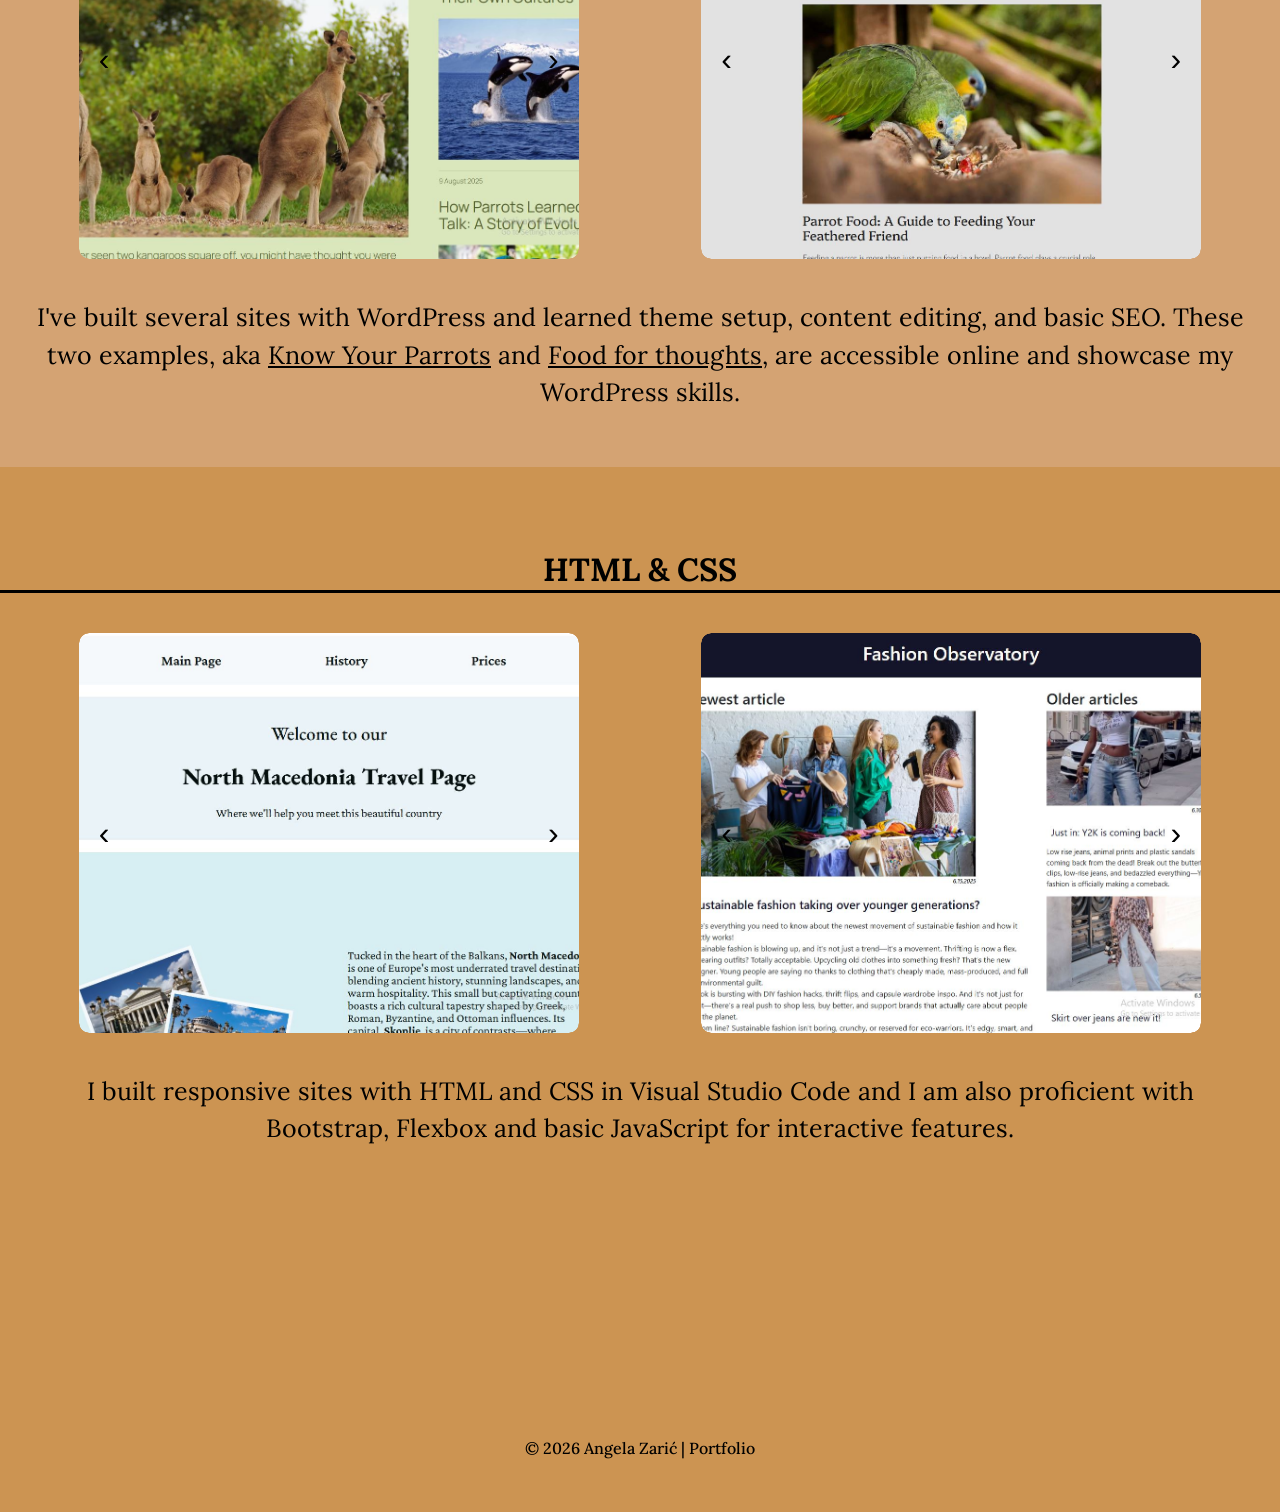
==== commit 558ec8aa: "Update" ====
--- a/index.html
+++ b/index.html
@@ -105,13 +105,13 @@
                         <ul class="carousel image-two">
                             <li>
                                 <div class="image-card">
-                                    <img src="images/Sunny.jpg"  alt="An image of a weather app showing mostlly sunny weather">
+                                    <img src="images/Sunny.jpg"  alt="An image of a weather app showing sunny weather">
                                 <a href="images/Sunny.jpg" class="see-more" target="_blank">See more</a>
                                 </div>
                             </li>
                             <li>
                                 <div class="image-card">
-                                    <img src="images/Mostly sunny.jpg"  alt="An image of a weather app showing mostlly sunny weather">
+                                    <img src="images/Mostly sunny.jpg"  alt="An image of a weather app showing mostly sunny weather">
                                 <a href="images/Mostly sunny.jpg" class="see-more" target="_blank">See more</a>
                                 </div>
                             </li>
@@ -305,4 +305,4 @@
         </section>
         <script src="javascript.js"></script>
     </body>
-</html>+</html>
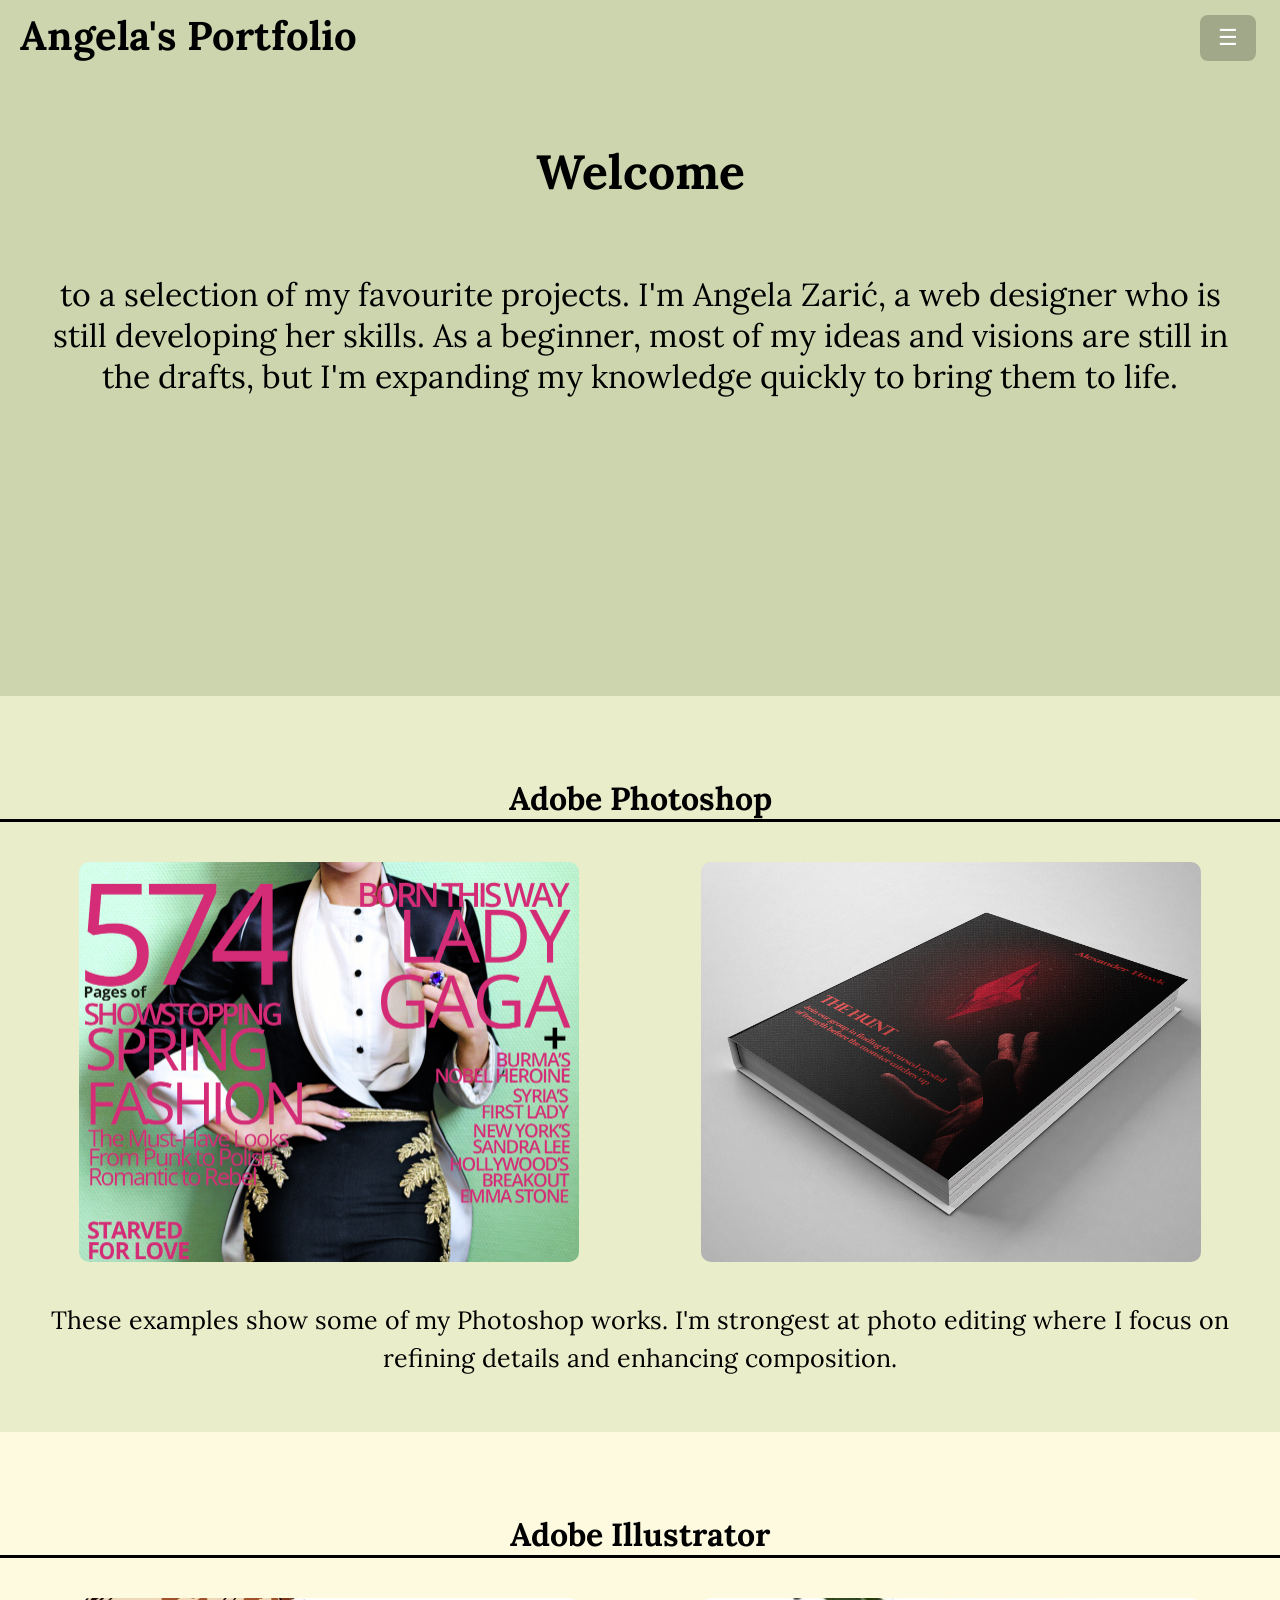
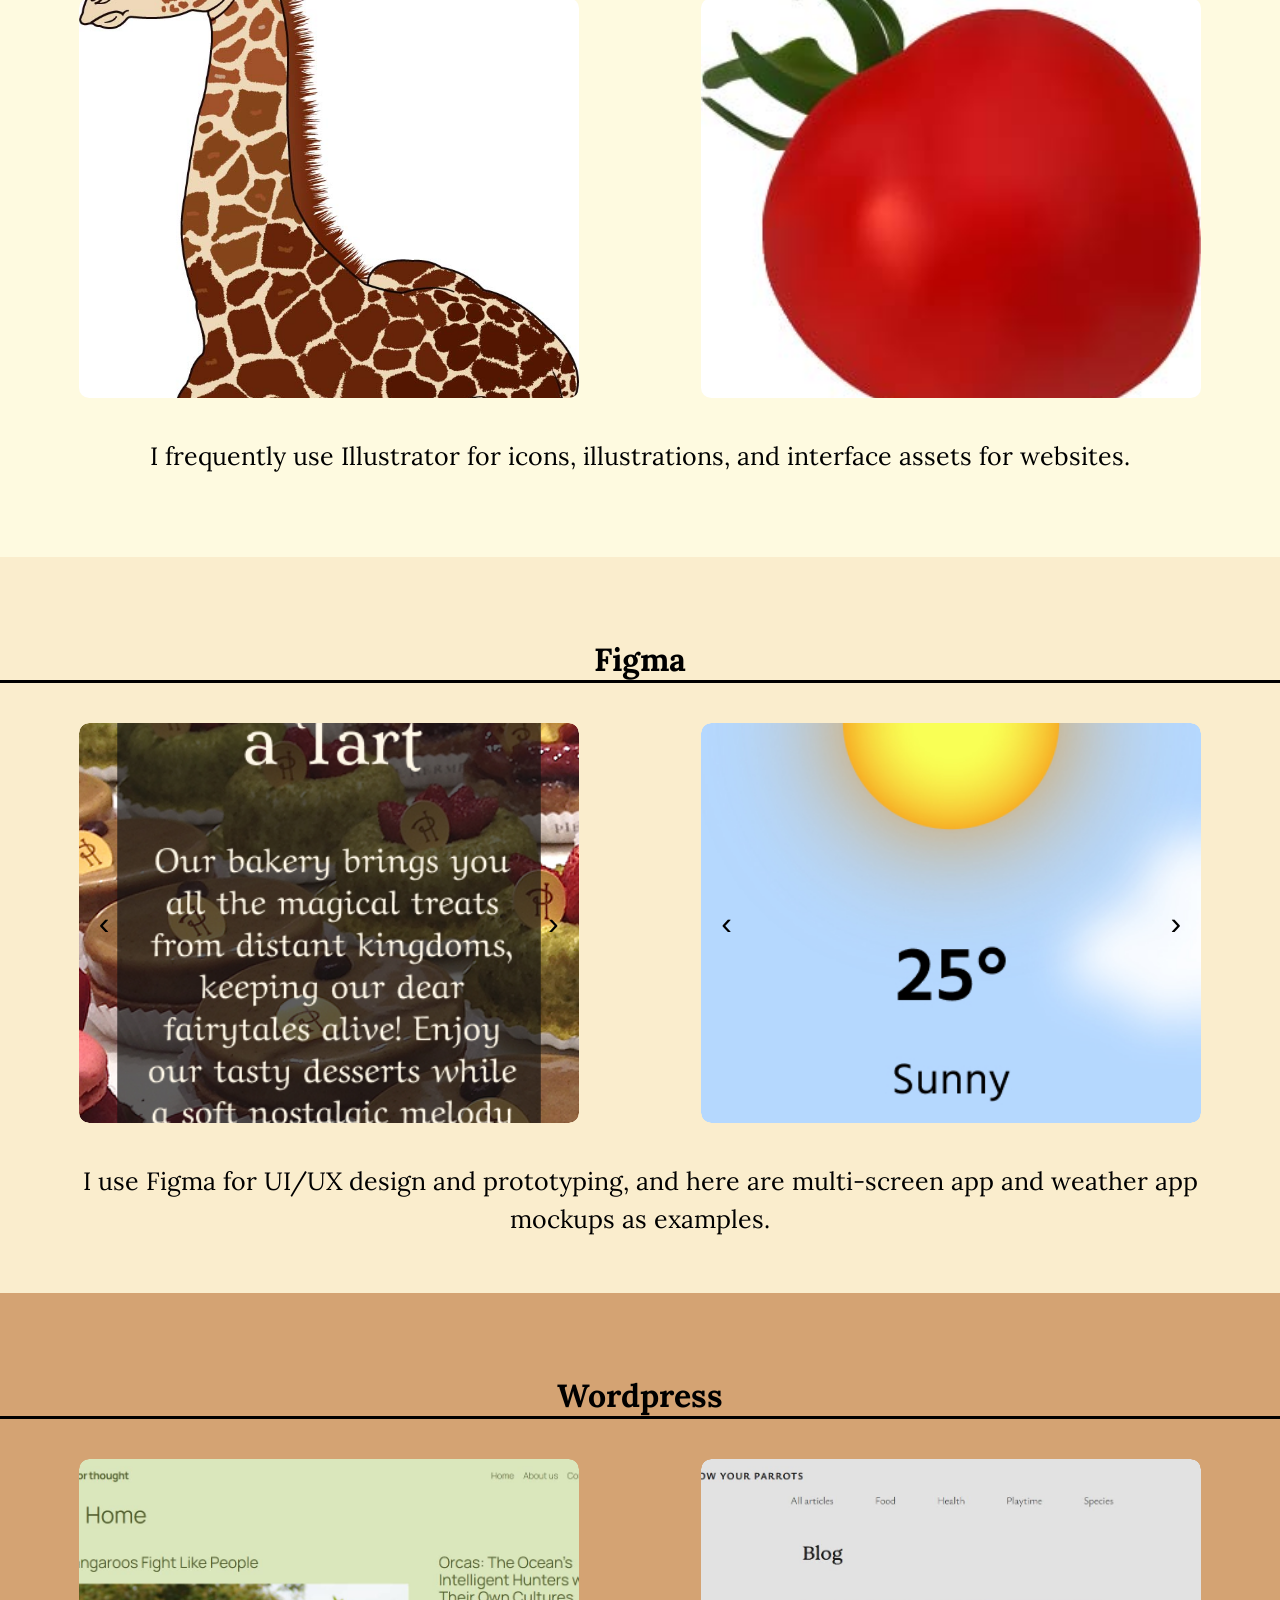
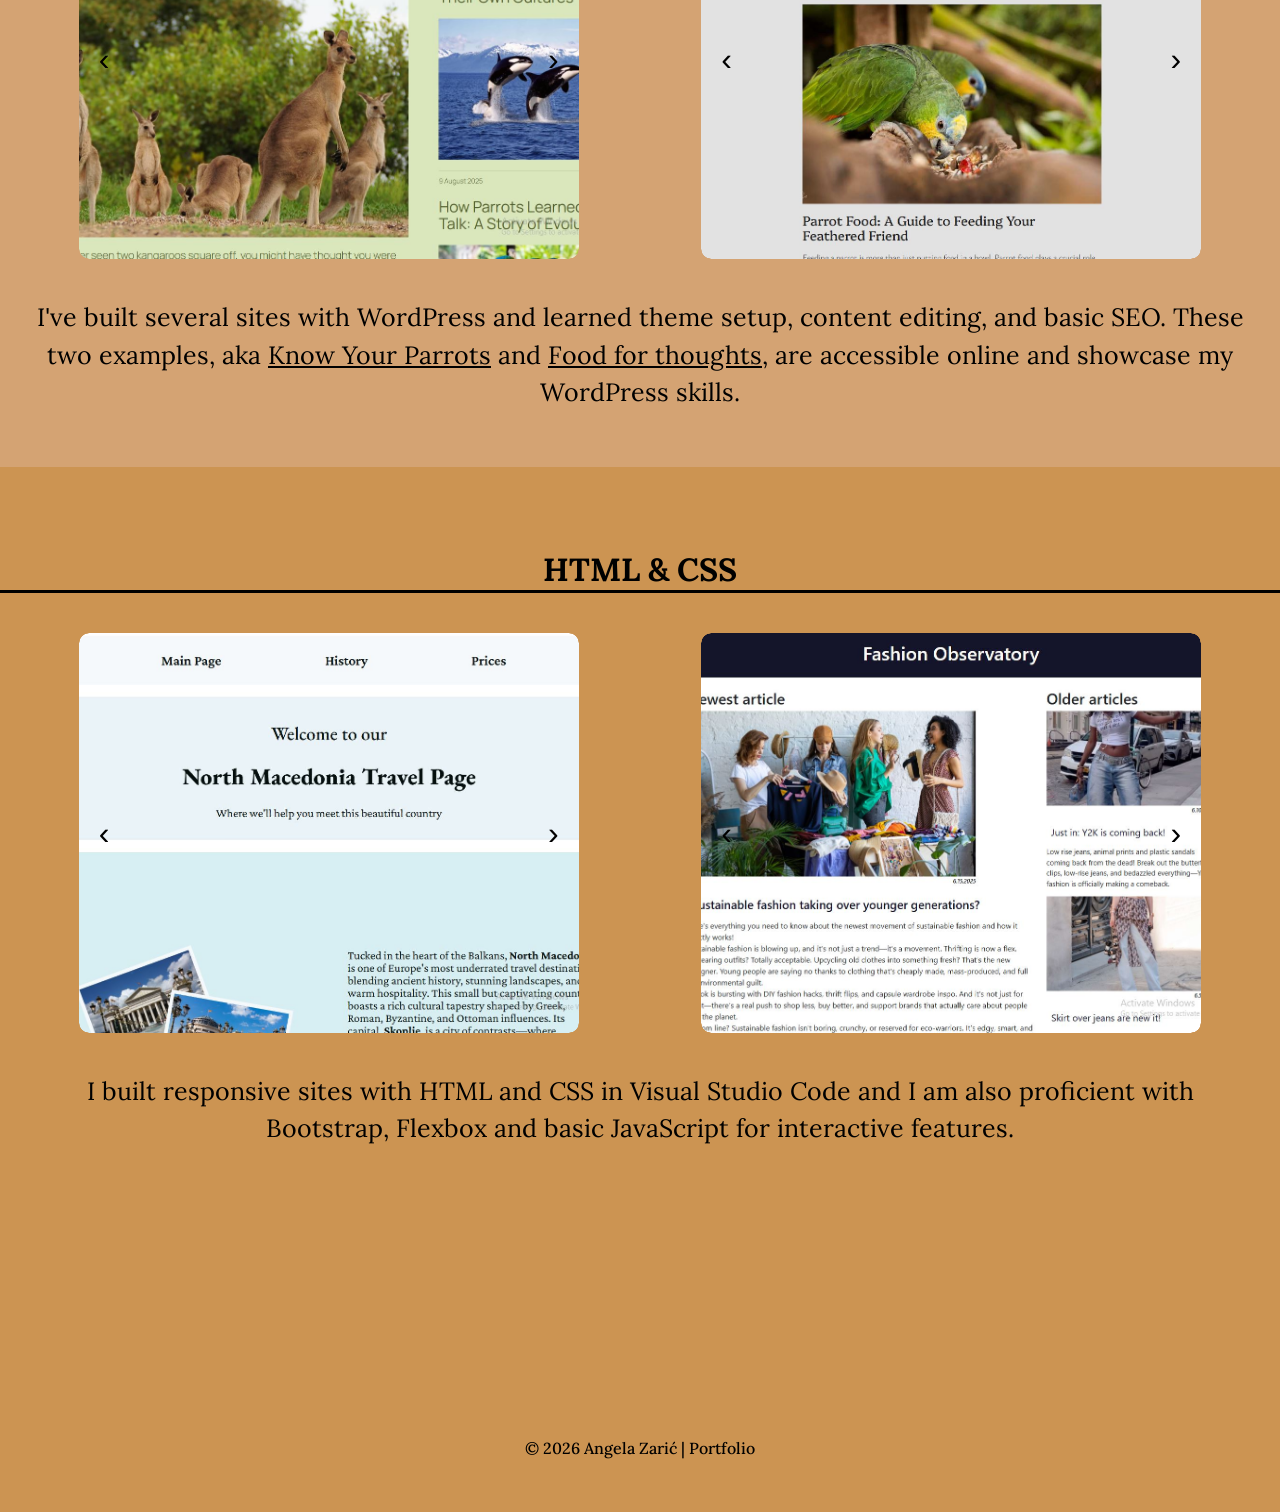
==== commit 8f8b1777: "final update" ====
--- a/index.html
+++ b/index.html
@@ -67,31 +67,31 @@
                         <ul class="carousel image-one">
                             <li>
                                 <div class="image-card">
-                                    <img src="images/main page.jpg"  alt="An image of a mobile app for deserts.">
+                                    <img src="images/main page.jpg"  alt="An image of a mobile app for desserts.">
                                 <a href="images/main page.jpg" class="see-more" target="_blank">See more</a>
                                 </div>
                             </li>
                             <li>
                                 <div class="image-card">
-                                    <img src="images/products.jpg"  alt="An image of a mobile app for deserts.">
+                                    <img src="images/products.jpg"  alt="An image of a mobile app for desserts.">
                                 <a href="images/products.jpg" class="see-more" target="_blank">See more</a>
                                 </div>
                             </li>
                             <li>
                                 <div class="image-card">
-                                    <img src="images/products filter.jpg"  alt="An image of a mobile app for deserts.">
+                                    <img src="images/products filter.jpg"  alt="An image of a mobile app for desserts.">
                                 <a href="images/products filter.jpg" class="see-more" target="_blank">See more</a>
                                 </div>
                             </li>
                             <li>
                                 <div class="image-card">
-                                    <img src="images/more information.jpg"  alt="An image of a mobile app for deserts.">
+                                    <img src="images/more information.jpg"  alt="An image of a mobile app for desserts.">
                                 <a href="images/more information.jpg" class="see-more" target="_blank">See more</a>
                                 </div>
                             </li>
                             <li>
                                 <div class="image-card">
-                                    <img src="images/contact.jpg"  alt="An image of a mobile app for deserts.">
+                                    <img src="images/contact.jpg"  alt="An image of a mobile app for desserts.">
                                     <a href="images/contact.jpg" class="see-more" target="_blank">See more</a>
                                 </div>
                             </li>
@@ -105,56 +105,56 @@
                         <ul class="carousel image-two">
                             <li>
                                 <div class="image-card">
-                                    <img src="images/Sunny.jpg"  alt="An image of a weather app showing sunny weather">
-                                <a href="images/Sunny.jpg" class="see-more" target="_blank">See more</a>
-                                </div>
-                            </li>
-                            <li>
-                                <div class="image-card">
-                                    <img src="images/Mostly sunny.jpg"  alt="An image of a weather app showing mostly sunny weather">
-                                <a href="images/Mostly sunny.jpg" class="see-more" target="_blank">See more</a>
-                                </div>
-                            </li>
-                            <li>
-                                <div class="image-card">
-                                    <img src="images/Partly cloudy.jpg"  alt="An image of a weather app showing partly cloudy weather">
-                                    <a href="images/Partly cloudy.jpg" class="see-more" target="_blank">See more</a>
+                                    <img src="images/sunny.JPG"  alt="An image of a weather app showing sunny weather">
+                                <a href="images/sunny.JPG" class="see-more" target="_blank">See more</a>
+                                </div>
+                            </li>
+                            <li>
+                                <div class="image-card">
+                                    <img src="images/mostly sunny.JPG"  alt="An image of a weather app showing mostly sunny weather">
+                                <a href="images/mostly sunny.JPG" class="see-more" target="_blank">See more</a>
+                                </div>
+                            </li>
+                            <li>
+                                <div class="image-card">
+                                    <img src="images/partly cloudy.JPG"  alt="An image of a weather app showing partly cloudy weather">
+                                    <a href="images/partly cloudy.JPG" class="see-more" target="_blank">See more</a>
                                 </div>                               
                             </li>
                             <li>
                                 <div class="image-card">
-                                    <img src="images/Light rain.jpg" alt="An image of a weather app showing light rain">
-                                <a href="images/Light rain.jpg" class="see-more" target="_blank">See more</a>
-                                </div>
-                            </li>
-                            <li>
-                                <div class="image-card">
-                                    <img src="images/Cloudy.jpg"  alt="An image of a weather app showing cloudy weather">
-                                    <a href="images/Cloudy.jpg" class="see-more" target="_blank">See more</a>
-                                </div>
-                            </li>
-                            <li>
-                                <div class="image-card">
-                                    <img src="images/Rain.jpg"  alt="An image of a weather app showing rainy weather">
-                                    <a href="images/Rain.jpg" class="see-more" target="_blank">See more</a>
+                                    <img src="images/light rain.JPG" alt="An image of a weather app showing light rain">
+                                <a href="images/light rain.JPG" class="see-more" target="_blank">See more</a>
+                                </div>
+                            </li>
+                            <li>
+                                <div class="image-card">
+                                    <img src="images/cloudy.JPG"  alt="An image of a weather app showing cloudy weather">
+                                    <a href="images/cloudy.JPG" class="see-more" target="_blank">See more</a>
+                                </div>
+                            </li>
+                            <li>
+                                <div class="image-card">
+                                    <img src="images/rain.JPG"  alt="An image of a weather app showing rainy weather">
+                                    <a href="images/rain.JPG" class="see-more" target="_blank">See more</a>
                                 </div>  
                             </li>
                             <li>
                                 <div class="image-card">
-                                    <img src="images/Thunderstorm.jpg"  alt="An image of a weather app showing thunderstorm"> 
-                                    <a href="images/Thunderstorm.jpg" class="see-more" target="_blank">See more</a>
-                                </div>
-                            </li>
-                            <li>
-                                <div class="image-card">
-                                    <img src="images/Snow.jpg"  alt="An image of a weather app showing snowy weather">
-                                <a href="images/Snow.jpg" class="see-more" target="_blank">See more</a>
-                                </div>
-                            </li>
-                            <li>
-                                <div class="image-card">
-                                    <img src="images/Light snow.jpg"  alt="An image of a weather app showing light snow">
-                                <a href="images/Light snow.jpg" class="see-more" target="_blank">See more</a>
+                                    <img src="images/thunderstorm.JPG"  alt="An image of a weather app showing thunderstorm"> 
+                                    <a href="images/thunderstorm.JPG" class="see-more" target="_blank">See more</a>
+                                </div>
+                            </li>
+                            <li>
+                                <div class="image-card">
+                                    <img src="images/snow.JPG"  alt="An image of a weather app showing snowy weather">
+                                <a href="images/snow.JPG" class="see-more" target="_blank">See more</a>
+                                </div>
+                            </li>
+                            <li>
+                                <div class="image-card">
+                                    <img src="images/light snow.JPG"  alt="An image of a weather app showing light snow">
+                                <a href="images/light snow.JPG" class="see-more" target="_blank">See more</a>
                                 </div> 
                             </li>
                           </ul>
